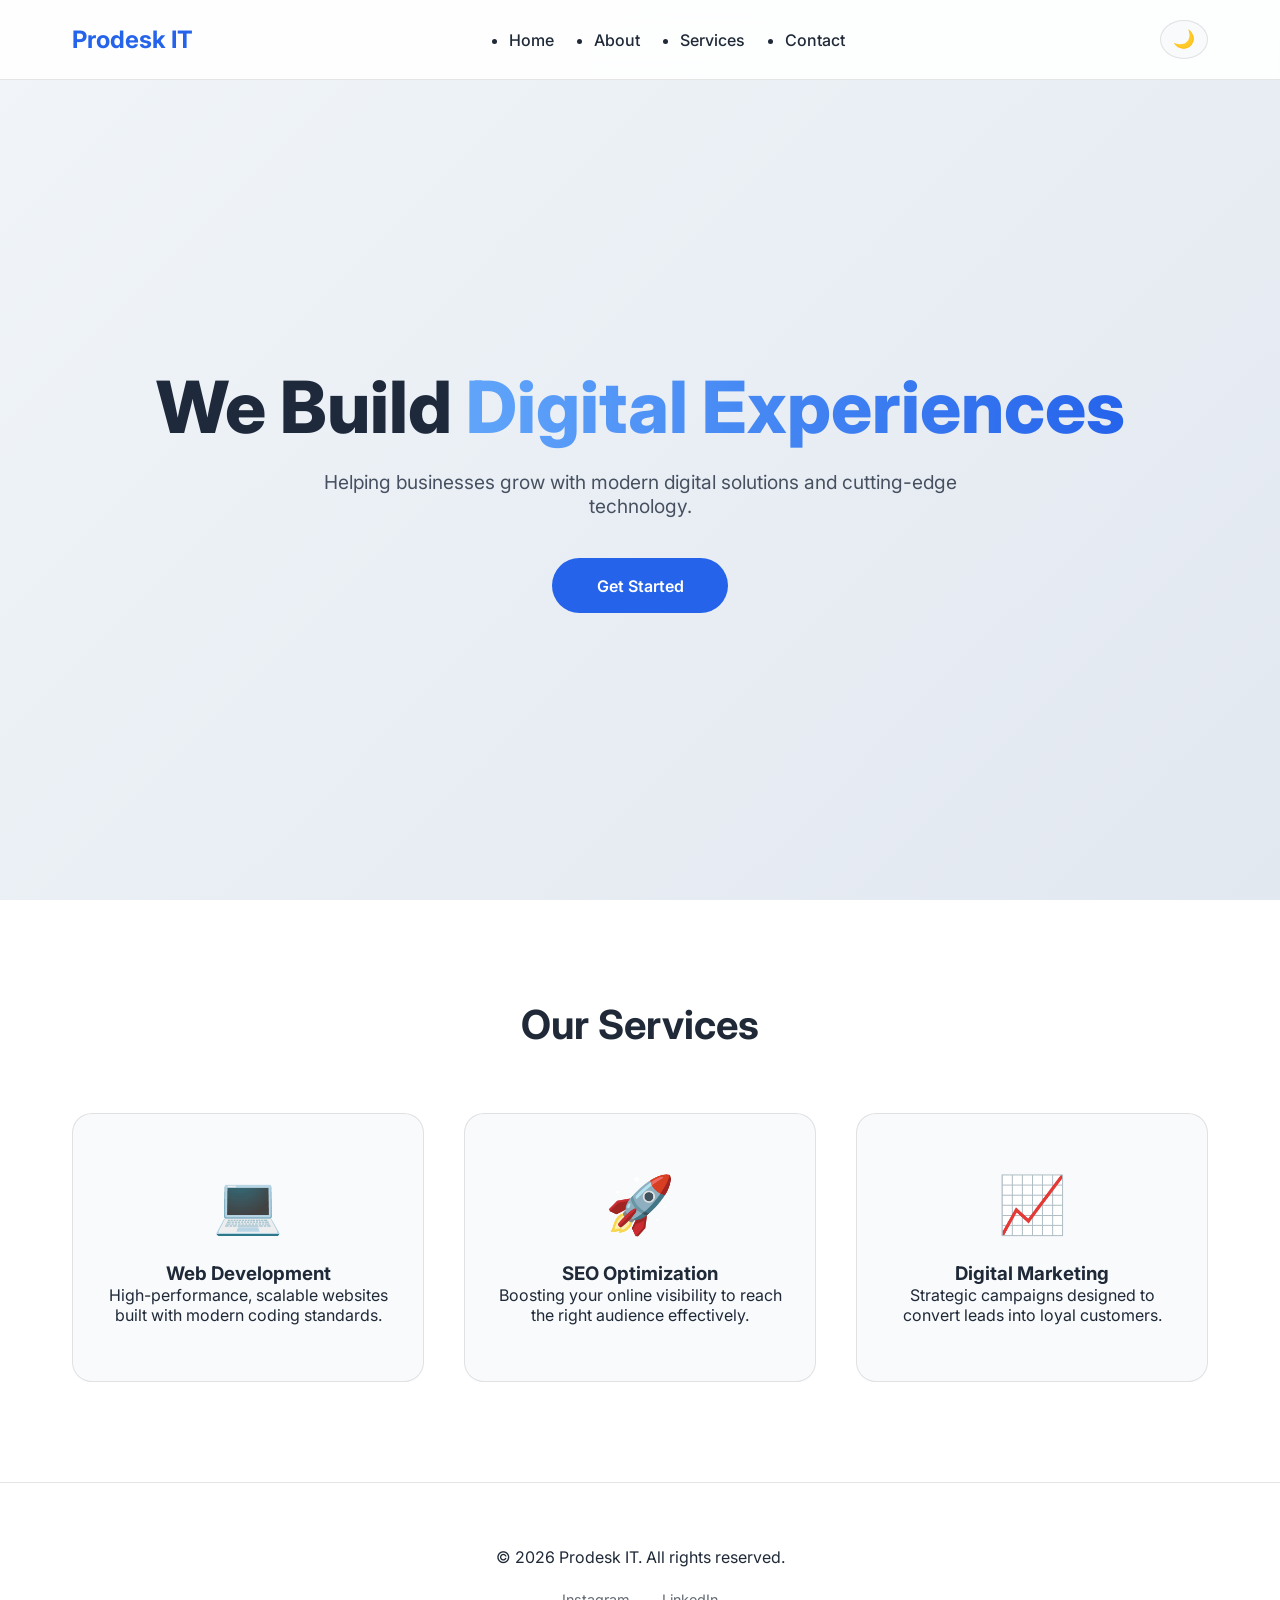
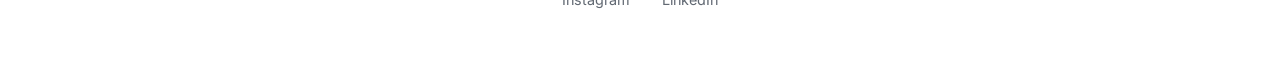
==== index.html @ eb790650 "Initial commit" ====
<!DOCTYPE html>
<html lang="en">
<head>
    <meta charset="UTF-8">
    <meta name="viewport" content="width=device-width, initial-scale=1.0">
    <title>Prodesk IT | Modern Digital Agency</title>
    <link href="https://fonts.googleapis.com/css2?family=Inter:wght@300;400;600;700&display=swap" rel="stylesheet">
    <link rel="stylesheet" href="style.css">
</head>
<body>

    <header class="navbar">
        <div class="container">
            <a href="#" class="logo">Prodesk IT</a>
            <nav class="nav-menu" id="nav-menu">
                <ul class="nav-links">
                    <li><a href="#home">Home</a></li>
                    <li><a href="#about">About</a></li>
                    <li><a href="#services">Services</a></li>
                    <li><a href="#contact">Contact</a></li>
                </ul>
            </nav>
            <div class="nav-actions">
                <button id="theme-toggle" title="Toggle Dark/Light Mode">
                    <span class="mode-icon">🌙</span>
                </button>
                <div class="hamburger" id="hamburger">
                    <span></span>
                    <span></span>
                    <span></span>
                </div>
            </div>
        </div>
    </header>

    <section id="home" class="hero">
        <div class="container">
            <div class="hero-content">
                <h1>We Build <span class="text-gradient">Digital Experiences</span></h1>
                <p>Helping businesses grow with modern digital solutions and cutting-edge technology.</p>
                <a href="#services" class="btn">Get Started</a>
            </div>
        </div>
    </section>

    <section id="services" class="services">
        <div class="container">
            <h2 class="section-title">Our Services</h2>
            <div class="services-grid">
                <div class="service-card">
                    <div class="icon">💻</div>
                    <h3>Web Development</h3>
                    <p>High-performance, scalable websites built with modern coding standards.</p>
                </div>
                <div class="service-card">
                    <div class="icon">🚀</div>
                    <h3>SEO Optimization</h3>
                    <p>Boosting your online visibility to reach the right audience effectively.</p>
                </div>
                <div class="service-card">
                    <div class="icon">📈</div>
                    <h3>Digital Marketing</h3>
                    <p>Strategic campaigns designed to convert leads into loyal customers.</p>
                </div>
            </div>
        </div>
    </section>

    <footer class="footer">
        <div class="container">
            <p>&copy; 2026 Prodesk IT. All rights reserved.</p>
            <div class="social-links">
                <a href="#">Instagram</a>
                <a href="#">LinkedIn</a>
            </div>
        </div>
    </footer>

    <script src="script.js"></script>
</body>
</html>
---- style.css ----
/* --- CSS Variables for Theme Sync --- */
:root {
    --primary-color: #2563eb;
    --bg-main: #ffffff;
    --text-main: #1f2937;
    --card-bg: #f8fafc;
    --nav-bg: rgba(255, 255, 255, 0.9);
    --hero-bg: linear-gradient(135deg, #f1f5f9 0%, #e2e8f0 100%);
    --hero-text: #1e293b;
    --border-color: rgba(0, 0, 0, 0.1);
}

[data-theme="dark"] {
    --bg-main: #0f172a;
    --text-main: #f1f5f9;
    --card-bg: #1e293b;
    --nav-bg: rgba(15, 23, 42, 0.9);
    --hero-bg: linear-gradient(135deg, #020617 0%, #0f172a 100%);
    --hero-text: #ffffff;
    --border-color: rgba(255, 255, 255, 0.1);
}

/* --- Base Styles --- */
* {
    margin: 0;
    padding: 0;
    box-sizing: border-box;
}

html {
    scroll-behavior: smooth;
}

body {
    font-family: 'Inter', sans-serif;
    background-color: var(--bg-main);
    color: var(--text-main);
    transition: background-color 0.4s ease, color 0.4s ease;
    overflow-x: hidden;
}

.container {
    max-width: 1200px;
    margin: 0 auto;
    padding: 0 2rem;
}

/* --- Navbar --- */
.navbar {
    position: fixed;
    top: 0;
    width: 100%;
    height: 80px;
    display: flex;
    align-items: center;
    background-color: var(--nav-bg);
    backdrop-filter: blur(12px);
    border-bottom: 1px solid var(--border-color);
    z-index: 1000;
    transition: all 0.3s ease;
}

.navbar .container {
    display: flex;
    justify-content: space-between;
    align-items: center;
    width: 100%;
}

.logo {
    font-size: 1.5rem;
    font-weight: 700;
    color: var(--primary-color);
    text-decoration: none;
}

.nav-links {
    display: flex;
    gap: 2.5rem;
}

.nav-links a {
    text-decoration: none;
    color: var(--text-main);
    font-weight: 500;
    transition: 0.3s;
}

.nav-links a:hover {
    color: var(--primary-color);
}

.nav-actions {
    display: flex;
    align-items: center;
    gap: 1.2rem;
}

#theme-toggle {
    background: var(--card-bg);
    border: 1px solid var(--border-color);
    padding: 8px 12px;
    border-radius: 50%;
    cursor: pointer;
    font-size: 1.1rem;
    transition: 0.3s;
}

/* --- Hero Section --- */
.hero {
    height: 100vh;
    display: flex;
    align-items: center;
    justify-content: center;
    text-align: center;
    background: var(--hero-bg);
    color: var(--hero-text);
    padding-top: 80px;
    transition: background 0.4s ease;
}

.hero h1 {
    font-size: clamp(2.5rem, 8vw, 4.5rem);
    font-weight: 800;
    margin-bottom: 1.5rem;
    line-height: 1.1;
}

.text-gradient {
    background: linear-gradient(to right, #60a5fa, #2563eb);
    -webkit-background-clip: text;
    -webkit-text-fill-color: transparent;
}

.hero p {
    font-size: 1.2rem;
    max-width: 650px;
    margin: 0 auto 2.5rem;
    opacity: 0.8;
}

.btn {
    display: inline-block;
    background-color: var(--primary-color);
    color: white;
    padding: 1.1rem 2.8rem;
    border-radius: 50px;
    font-weight: 600;
    text-decoration: none;
    transition: 0.3s;
}

.btn:hover {
    transform: translateY(-3px);
    box-shadow: 0 10px 25px rgba(37, 99, 235, 0.4);
}

/* --- Services --- */
.services {
    padding: 100px 0;
}

.section-title {
    text-align: center;
    font-size: 2.5rem;
    margin-bottom: 4rem;
}

.services-grid {
    display: grid;
    grid-template-columns: repeat(auto-fit, minmax(300px, 1fr));
    gap: 2.5rem;
}

.service-card {
    background-color: var(--card-bg);
    padding: 3.5rem 2rem;
    border-radius: 20px;
    text-align: center;
    border: 1px solid var(--border-color);
    transition: 0.3s ease;
}

.service-card:hover {
    transform: translateY(-10px);
    box-shadow: 0 20px 40px rgba(0, 0, 0, 0.1);
}

.service-card .icon {
    font-size: 3.5rem;
    margin-bottom: 1.5rem;
}

/* --- Footer --- */
.footer {
    padding: 4rem 0;
    text-align: center;
    border-top: 1px solid var(--border-color);
}

.social-links {
    margin-top: 1.5rem;
    display: flex;
    justify-content: center;
    gap: 2rem;
}

.social-links a {
    font-size: 0.9rem;
    color: var(--text-main);
    text-decoration: none;
    opacity: 0.7;
}

/* --- Mobile Nav --- */
.hamburger {
    display: none;
    flex-direction: column;
    gap: 6px;
    cursor: pointer;
}

.hamburger span {
    width: 28px;
    height: 3px;
    background: var(--text-main);
    border-radius: 2px;
}

@media (max-width: 768px) {
    .hamburger { display: flex; }
    .nav-links {
        position: fixed;
        top: 80px;
        left: -100%;
        width: 100%;
        height: 100vh;
        background: var(--bg-main);
        flex-direction: column;
        align-items: center;
        padding-top: 60px;
        transition: 0.4s ease;
    }
    .nav-links.active { left: 0; }
}
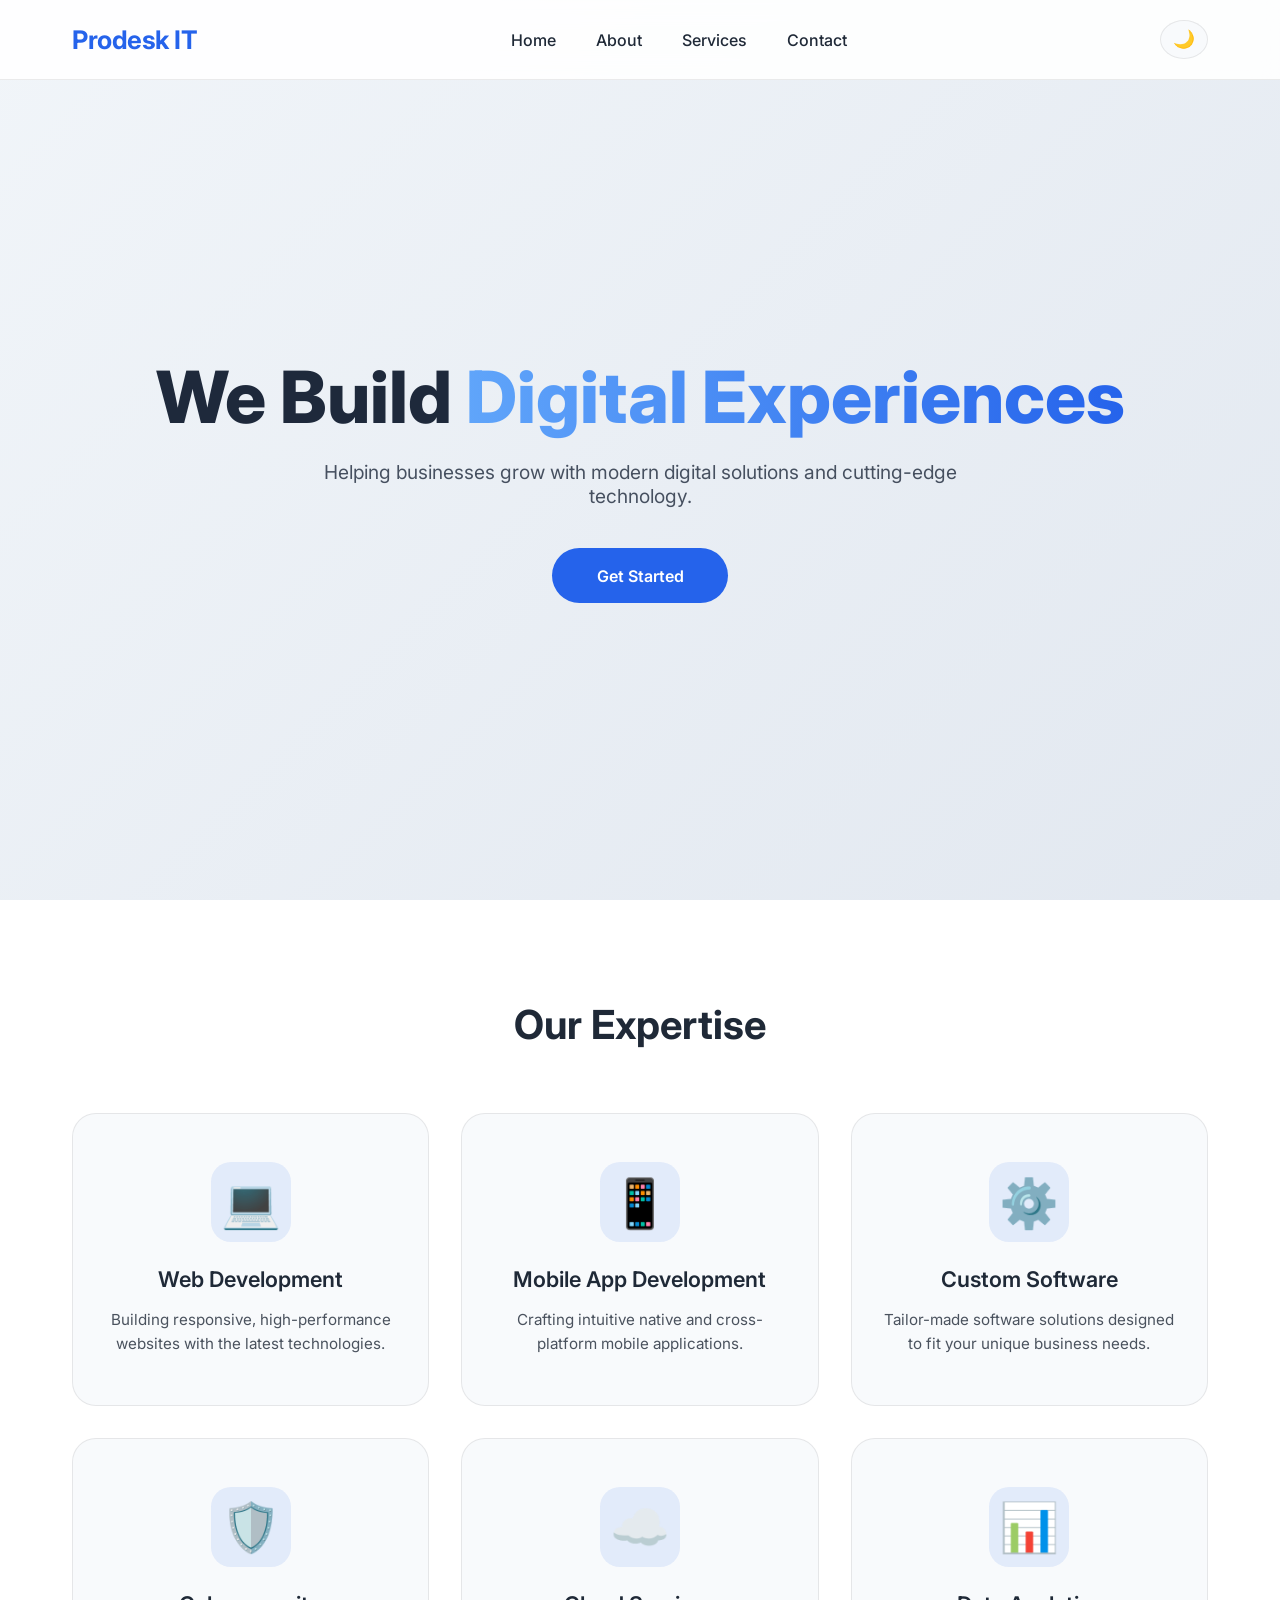
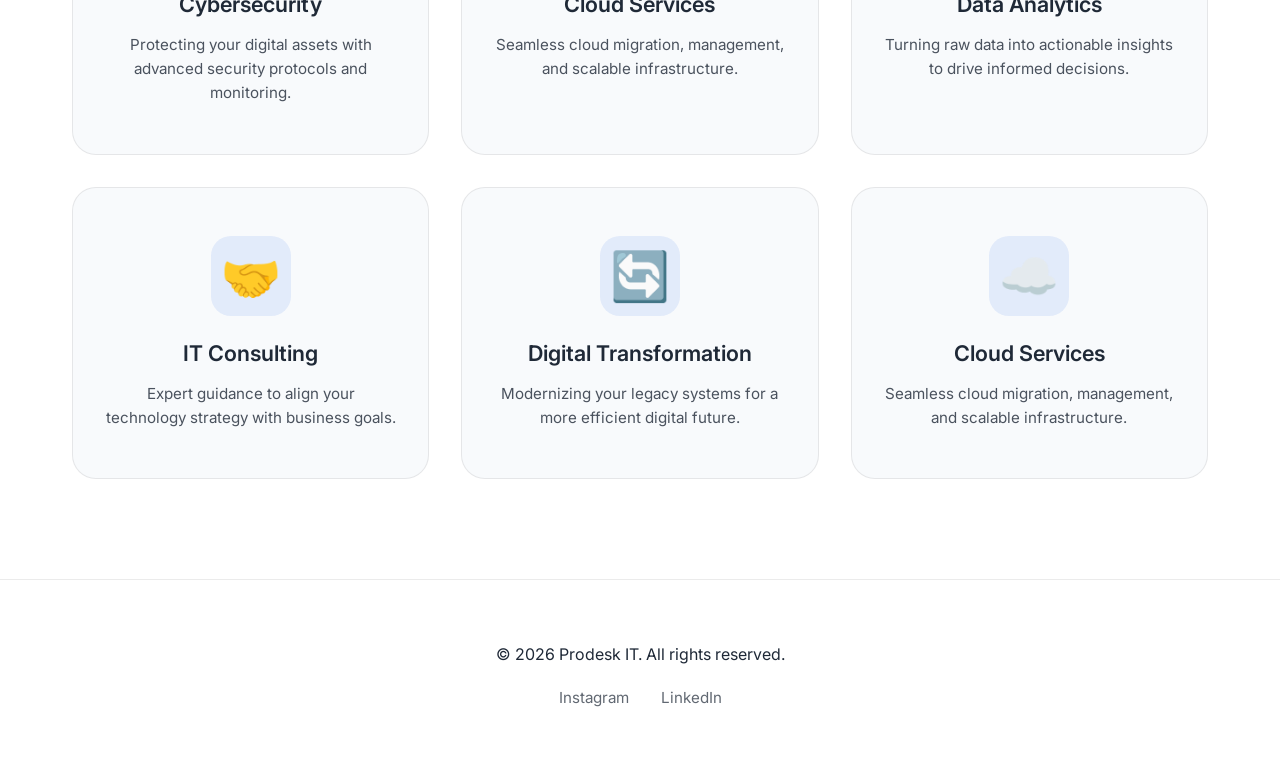
==== commit 65b8ef2d: "initial commit" ====
--- a/index.html
+++ b/index.html
@@ -45,22 +45,52 @@
 
     <section id="services" class="services">
         <div class="container">
-            <h2 class="section-title">Our Services</h2>
+            <h2 class="section-title">Our Expertise</h2>
             <div class="services-grid">
                 <div class="service-card">
                     <div class="icon">💻</div>
                     <h3>Web Development</h3>
-                    <p>High-performance, scalable websites built with modern coding standards.</p>
+                    <p>Building responsive, high-performance websites with the latest technologies.</p>
                 </div>
                 <div class="service-card">
-                    <div class="icon">🚀</div>
-                    <h3>SEO Optimization</h3>
-                    <p>Boosting your online visibility to reach the right audience effectively.</p>
+                    <div class="icon">📱</div>
+                    <h3>Mobile App Development</h3>
+                    <p>Crafting intuitive native and cross-platform mobile applications.</p>
                 </div>
                 <div class="service-card">
-                    <div class="icon">📈</div>
-                    <h3>Digital Marketing</h3>
-                    <p>Strategic campaigns designed to convert leads into loyal customers.</p>
+                    <div class="icon">⚙️</div>
+                    <h3>Custom Software</h3>
+                    <p>Tailor-made software solutions designed to fit your unique business needs.</p>
+                </div>
+                <div class="service-card">
+                    <div class="icon">🛡️</div>
+                    <h3>Cybersecurity</h3>
+                    <p>Protecting your digital assets with advanced security protocols and monitoring.</p>
+                </div>
+                <div class="service-card">
+                    <div class="icon">☁️</div>
+                    <h3>Cloud Services</h3>
+                    <p>Seamless cloud migration, management, and scalable infrastructure.</p>
+                </div>
+                <div class="service-card">
+                    <div class="icon">📊</div>
+                    <h3>Data Analytics</h3>
+                    <p>Turning raw data into actionable insights to drive informed decisions.</p>
+                </div>
+                <div class="service-card">
+                    <div class="icon">🤝</div>
+                    <h3>IT Consulting</h3>
+                    <p>Expert guidance to align your technology strategy with business goals.</p>
+                </div>
+                <div class="service-card">
+                    <div class="icon">🔄</div>
+                    <h3>Digital Transformation</h3>
+                    <p>Modernizing your legacy systems for a more efficient digital future.</p>
+                </div>
+                 <div class="service-card">
+                    <div class="icon">☁️</div>
+                    <h3>Cloud Services</h3>
+                    <p>Seamless cloud migration, management, and scalable infrastructure.</p>
                 </div>
             </div>
         </div>
--- a/style.css
+++ b/style.css
@@ -1,4 +1,4 @@
-/* --- CSS Variables for Theme Sync --- */
+/* --- CSS Variables for Full Theme Sync --- */
 :root {
     --primary-color: #2563eb;
     --bg-main: #ffffff;
@@ -7,7 +7,8 @@
     --nav-bg: rgba(255, 255, 255, 0.9);
     --hero-bg: linear-gradient(135deg, #f1f5f9 0%, #e2e8f0 100%);
     --hero-text: #1e293b;
-    --border-color: rgba(0, 0, 0, 0.1);
+    --border-color: rgba(0, 0, 0, 0.08);
+    --transition: all 0.4s cubic-bezier(0.4, 0, 0.2, 1);
 }
 
 [data-theme="dark"] {
@@ -17,7 +18,7 @@
     --nav-bg: rgba(15, 23, 42, 0.9);
     --hero-bg: linear-gradient(135deg, #020617 0%, #0f172a 100%);
     --hero-text: #ffffff;
-    --border-color: rgba(255, 255, 255, 0.1);
+    --border-color: rgba(255, 255, 255, 0.08);
 }
 
 /* --- Base Styles --- */
@@ -35,7 +36,7 @@
     font-family: 'Inter', sans-serif;
     background-color: var(--bg-main);
     color: var(--text-main);
-    transition: background-color 0.4s ease, color 0.4s ease;
+    transition: var(--transition);
     overflow-x: hidden;
 }
 
@@ -45,7 +46,7 @@
     padding: 0 2rem;
 }
 
-/* --- Navbar --- */
+/* --- Navbar (Dots Removed) --- */
 .navbar {
     position: fixed;
     top: 0;
@@ -55,9 +56,10 @@
     align-items: center;
     background-color: var(--nav-bg);
     backdrop-filter: blur(12px);
+    -webkit-backdrop-filter: blur(12px);
     border-bottom: 1px solid var(--border-color);
     z-index: 1000;
-    transition: all 0.3s ease;
+    transition: var(--transition);
 }
 
 .navbar .container {
@@ -68,15 +70,21 @@
 }
 
 .logo {
-    font-size: 1.5rem;
+    font-size: 1.6rem;
     font-weight: 700;
     color: var(--primary-color);
     text-decoration: none;
+    letter-spacing: -0.5px;
 }
 
 .nav-links {
     display: flex;
     gap: 2.5rem;
+    list-style: none; /* Removes Dots */
+}
+
+.nav-links li {
+    list-style: none; /* Extra check for Dots */
 }
 
 .nav-links a {
@@ -104,19 +112,22 @@
     cursor: pointer;
     font-size: 1.1rem;
     transition: 0.3s;
+    display: flex;
+    align-items: center;
+    justify-content: center;
 }
 
 /* --- Hero Section --- */
 .hero {
-    height: 100vh;
+    min-height: 100vh;
     display: flex;
     align-items: center;
     justify-content: center;
     text-align: center;
     background: var(--hero-bg);
     color: var(--hero-text);
-    padding-top: 80px;
-    transition: background 0.4s ease;
+    padding: 120px 0 60px;
+    transition: var(--transition);
 }
 
 .hero h1 {
@@ -147,55 +158,81 @@
     border-radius: 50px;
     font-weight: 600;
     text-decoration: none;
-    transition: 0.3s;
+    transition: 0.3s cubic-bezier(0.175, 0.885, 0.32, 1.275);
 }
 
 .btn:hover {
-    transform: translateY(-3px);
+    transform: translateY(-5px);
     box-shadow: 0 10px 25px rgba(37, 99, 235, 0.4);
 }
 
-/* --- Services --- */
+/* --- Services Grid (Support for 8 Cards) --- */
 .services {
     padding: 100px 0;
 }
 
 .section-title {
     text-align: center;
-    font-size: 2.5rem;
+    font-size: clamp(2rem, 5vw, 2.5rem);
     margin-bottom: 4rem;
+    font-weight: 700;
 }
 
 .services-grid {
     display: grid;
-    grid-template-columns: repeat(auto-fit, minmax(300px, 1fr));
-    gap: 2.5rem;
+    grid-template-columns: repeat(auto-fill, minmax(280px, 1fr));
+    gap: 2rem;
 }
 
 .service-card {
     background-color: var(--card-bg);
-    padding: 3.5rem 2rem;
-    border-radius: 20px;
+    padding: 3rem 2rem;
+    border-radius: 24px;
     text-align: center;
     border: 1px solid var(--border-color);
-    transition: 0.3s ease;
+    transition: var(--transition);
+    display: flex;
+    flex-direction: column;
+    align-items: center;
 }
 
 .service-card:hover {
     transform: translateY(-10px);
     box-shadow: 0 20px 40px rgba(0, 0, 0, 0.1);
+    border-color: var(--primary-color);
 }
 
 .service-card .icon {
-    font-size: 3.5rem;
+    font-size: 3rem;
     margin-bottom: 1.5rem;
+    background: rgba(37, 99, 235, 0.1);
+    width: 80px;
+    height: 80px;
+    display: flex;
+    align-items: center;
+    justify-content: center;
+    border-radius: 20px;
+}
+
+.service-card h3 {
+    margin-bottom: 1rem;
+    font-size: 1.35rem;
+    font-weight: 600;
+}
+
+.service-card p {
+    font-size: 0.95rem;
+    line-height: 1.6;
+    opacity: 0.8;
 }
 
 /* --- Footer --- */
 .footer {
     padding: 4rem 0;
     text-align: center;
+    background-color: var(--bg-main);
     border-top: 1px solid var(--border-color);
+    transition: var(--transition);
 }
 
 .social-links {
@@ -206,13 +243,19 @@
 }
 
 .social-links a {
-    font-size: 0.9rem;
+    font-size: 0.95rem;
     color: var(--text-main);
     text-decoration: none;
     opacity: 0.7;
-}
-
-/* --- Mobile Nav --- */
+    transition: 0.3s;
+}
+
+.social-links a:hover {
+    opacity: 1;
+    color: var(--primary-color);
+}
+
+/* --- Mobile Navigation --- */
 .hamburger {
     display: none;
     flex-direction: column;
@@ -229,6 +272,7 @@
 
 @media (max-width: 768px) {
     .hamburger { display: flex; }
+    
     .nav-links {
         position: fixed;
         top: 80px;
@@ -239,7 +283,10 @@
         flex-direction: column;
         align-items: center;
         padding-top: 60px;
-        transition: 0.4s ease;
+        transition: 0.4s ease-in-out;
+        box-shadow: 10px 0 30px rgba(0,0,0,0.1);
+        list-style: none;
     }
+    
     .nav-links.active { left: 0; }
 }
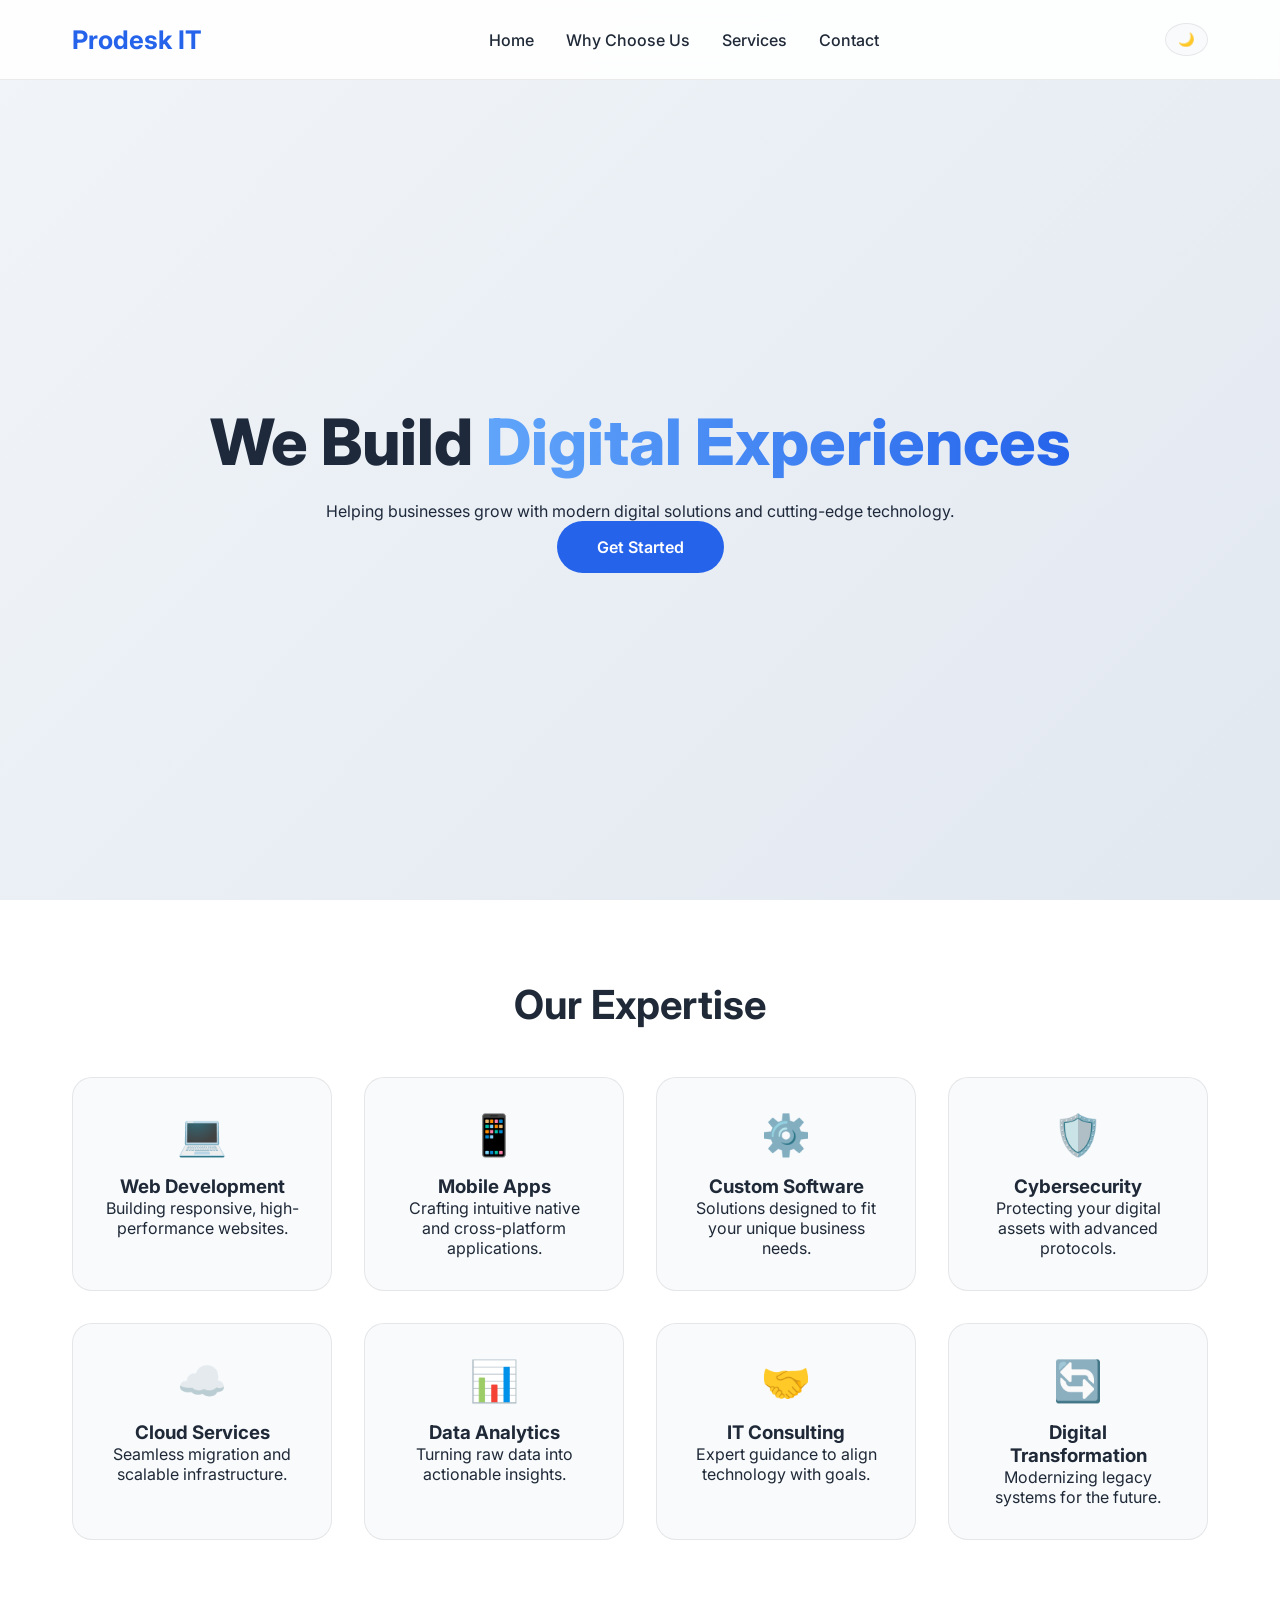
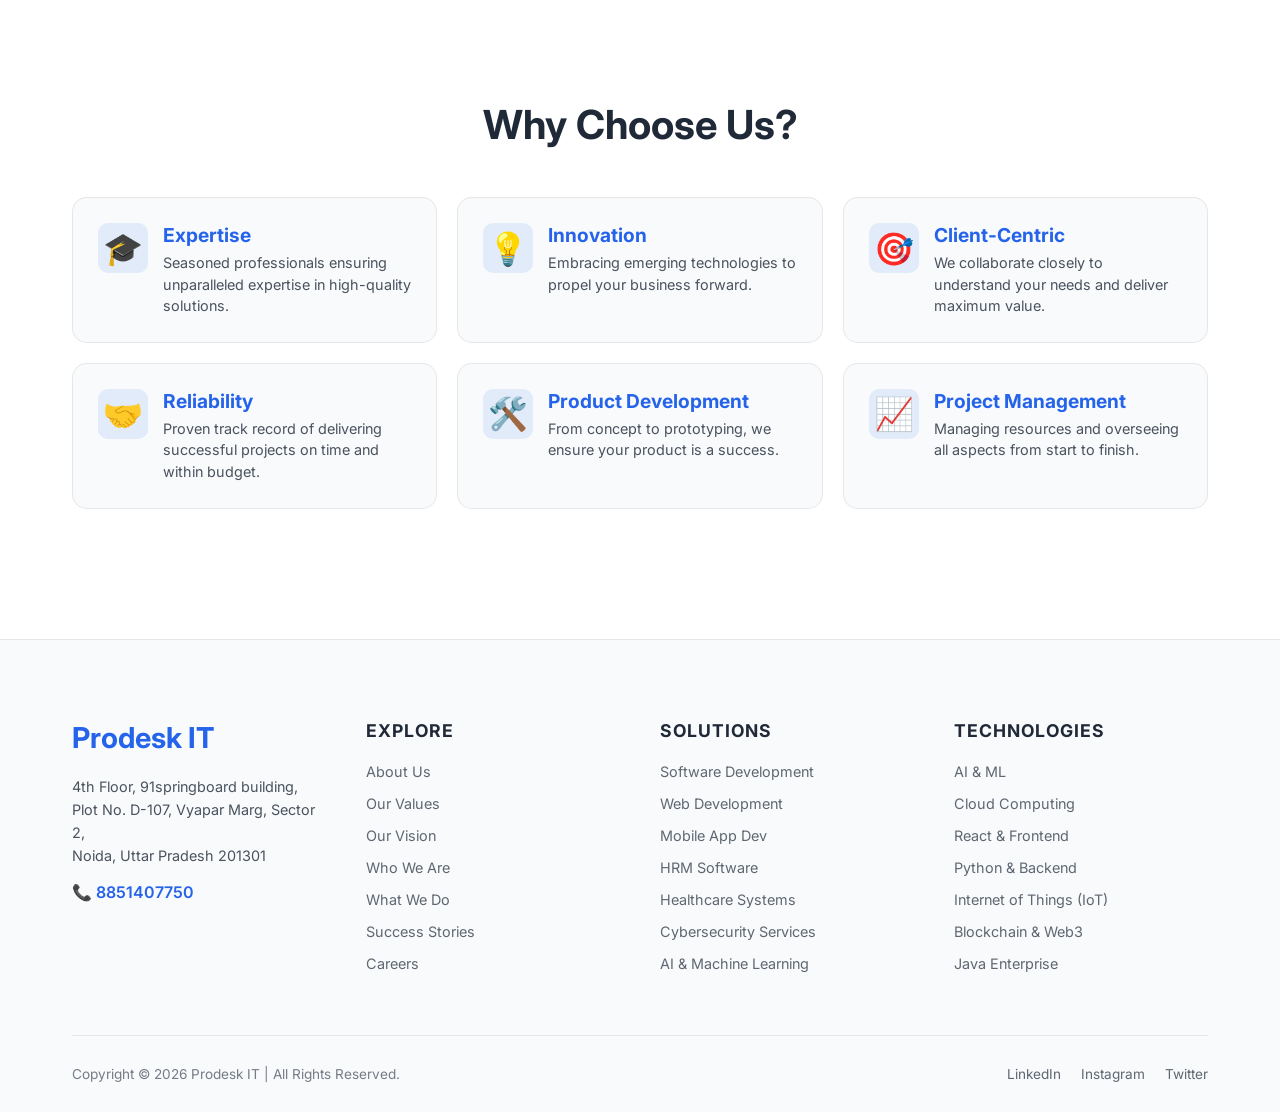
==== commit 75e49cc6: "initial commit" ====
--- a/index.html
+++ b/index.html
@@ -12,16 +12,16 @@
     <header class="navbar">
         <div class="container">
             <a href="#" class="logo">Prodesk IT</a>
-            <nav class="nav-menu" id="nav-menu">
+            <nav class="nav-menu">
                 <ul class="nav-links">
                     <li><a href="#home">Home</a></li>
-                    <li><a href="#about">About</a></li>
+                    <li><a href="#about">Why Choose Us</a></li>
                     <li><a href="#services">Services</a></li>
                     <li><a href="#contact">Contact</a></li>
                 </ul>
             </nav>
             <div class="nav-actions">
-                <button id="theme-toggle" title="Toggle Dark/Light Mode">
+                <button id="theme-toggle" title="Toggle Mode">
                     <span class="mode-icon">🌙</span>
                 </button>
                 <div class="hamburger" id="hamburger">
@@ -47,64 +47,131 @@
         <div class="container">
             <h2 class="section-title">Our Expertise</h2>
             <div class="services-grid">
-                <div class="service-card">
-                    <div class="icon">💻</div>
-                    <h3>Web Development</h3>
-                    <p>Building responsive, high-performance websites with the latest technologies.</p>
+                <div class="service-card"><div class="icon">💻</div><h3>Web Development</h3><p>Building responsive, high-performance websites.</p></div>
+                <div class="service-card"><div class="icon">📱</div><h3>Mobile Apps</h3><p>Crafting intuitive native and cross-platform applications.</p></div>
+                <div class="service-card"><div class="icon">⚙️</div><h3>Custom Software</h3><p>Solutions designed to fit your unique business needs.</p></div>
+                <div class="service-card"><div class="icon">🛡️</div><h3>Cybersecurity</h3><p>Protecting your digital assets with advanced protocols.</p></div>
+                <div class="service-card"><div class="icon">☁️</div><h3>Cloud Services</h3><p>Seamless migration and scalable infrastructure.</p></div>
+                <div class="service-card"><div class="icon">📊</div><h3>Data Analytics</h3><p>Turning raw data into actionable insights.</p></div>
+                <div class="service-card"><div class="icon">🤝</div><h3>IT Consulting</h3><p>Expert guidance to align technology with goals.</p></div>
+                <div class="service-card"><div class="icon">🔄</div><h3>Digital Transformation</h3><p>Modernizing legacy systems for the future.</p></div>
+            </div>
+        </div>
+    </section>
+
+    <section id="about" class="why-choose-us">
+        <div class="container">
+            <h2 class="section-title">Why Choose Us?</h2>
+            <div class="features-grid">
+                <div class="feature-card">
+                    <div class="feature-icon">🎓</div>
+                    <div class="feature-info">
+                        <h3>Expertise</h3>
+                        <p>Seasoned professionals ensuring unparalleled expertise in high-quality solutions.</p>
+                    </div>
                 </div>
-                <div class="service-card">
-                    <div class="icon">📱</div>
-                    <h3>Mobile App Development</h3>
-                    <p>Crafting intuitive native and cross-platform mobile applications.</p>
+                <div class="feature-card">
+                    <div class="feature-icon">💡</div>
+                    <div class="feature-info">
+                        <h3>Innovation</h3>
+                        <p>Embracing emerging technologies to propel your business forward.</p>
+                    </div>
                 </div>
-                <div class="service-card">
-                    <div class="icon">⚙️</div>
-                    <h3>Custom Software</h3>
-                    <p>Tailor-made software solutions designed to fit your unique business needs.</p>
+                <div class="feature-card">
+                    <div class="feature-icon">🎯</div>
+                    <div class="feature-info">
+                        <h3>Client-Centric</h3>
+                        <p>We collaborate closely to understand your needs and deliver maximum value.</p>
+                    </div>
                 </div>
-                <div class="service-card">
-                    <div class="icon">🛡️</div>
-                    <h3>Cybersecurity</h3>
-                    <p>Protecting your digital assets with advanced security protocols and monitoring.</p>
+                <div class="feature-card">
+                    <div class="feature-icon">🤝</div>
+                    <div class="feature-info">
+                        <h3>Reliability</h3>
+                        <p>Proven track record of delivering successful projects on time and within budget.</p>
+                    </div>
                 </div>
-                <div class="service-card">
-                    <div class="icon">☁️</div>
-                    <h3>Cloud Services</h3>
-                    <p>Seamless cloud migration, management, and scalable infrastructure.</p>
+                <div class="feature-card">
+                    <div class="feature-icon">🛠️</div>
+                    <div class="feature-info">
+                        <h3>Product Development</h3>
+                        <p>From concept to prototyping, we ensure your product is a success.</p>
+                    </div>
                 </div>
-                <div class="service-card">
-                    <div class="icon">📊</div>
-                    <h3>Data Analytics</h3>
-                    <p>Turning raw data into actionable insights to drive informed decisions.</p>
-                </div>
-                <div class="service-card">
-                    <div class="icon">🤝</div>
-                    <h3>IT Consulting</h3>
-                    <p>Expert guidance to align your technology strategy with business goals.</p>
-                </div>
-                <div class="service-card">
-                    <div class="icon">🔄</div>
-                    <h3>Digital Transformation</h3>
-                    <p>Modernizing your legacy systems for a more efficient digital future.</p>
-                </div>
-                 <div class="service-card">
-                    <div class="icon">☁️</div>
-                    <h3>Cloud Services</h3>
-                    <p>Seamless cloud migration, management, and scalable infrastructure.</p>
+                <div class="feature-card">
+                    <div class="feature-icon">📈</div>
+                    <div class="feature-info">
+                        <h3>Project Management</h3>
+                        <p>Managing resources and overseeing all aspects from start to finish.</p>
+                    </div>
                 </div>
             </div>
         </div>
     </section>
 
-    <footer class="footer">
-        <div class="container">
-            <p>&copy; 2026 Prodesk IT. All rights reserved.</p>
-            <div class="social-links">
-                <a href="#">Instagram</a>
-                <a href="#">LinkedIn</a>
+   <footer class="footer">
+    <div class="container">
+        <div class="footer-grid">
+            <div class="footer-col">
+                <h2 class="footer-logo">Prodesk IT</h2>
+                <p class="address">
+                    4th Floor, 91springboard building,<br>
+                    Plot No. D-107, Vyapar Marg, Sector 2,<br>
+                    Noida, Uttar Pradesh 201301
+                </p>
+                <p class="phone">📞 8851407750</p>
+            </div>
+
+            <div class="footer-col">
+                <h3>Explore</h3>
+                <ul>
+                    <li><a href="#">About Us</a></li>
+                    <li><a href="#">Our Values</a></li>
+                    <li><a href="#">Our Vision</a></li>
+                    <li><a href="#">Who We Are</a></li>
+                    <li><a href="#">What We Do</a></li>
+                    <li><a href="#">Success Stories</a></li>
+                    <li><a href="#">Careers</a></li>
+                </ul>
+            </div>
+
+            <div class="footer-col">
+                <h3>Solutions</h3>
+                <ul>
+                    <li><a href="#">Software Development</a></li>
+                    <li><a href="#">Web Development</a></li>
+                    <li><a href="#">Mobile App Dev</a></li>
+                    <li><a href="#">HRM Software</a></li>
+                    <li><a href="#">Healthcare Systems</a></li>
+                    <li><a href="#">Cybersecurity Services</a></li>
+                    <li><a href="#">AI & Machine Learning</a></li>
+                </ul>
+            </div>
+
+            <div class="footer-col">
+                <h3>Technologies</h3>
+                <ul>
+                    <li><a href="#">AI & ML</a></li>
+                    <li><a href="#">Cloud Computing</a></li>
+                    <li><a href="#">React & Frontend</a></li>
+                    <li><a href="#">Python & Backend</a></li>
+                    <li><a href="#">Internet of Things (IoT)</a></li>
+                    <li><a href="#">Blockchain & Web3</a></li>
+                    <li><a href="#">Java Enterprise</a></li>
+                </ul>
             </div>
         </div>
-    </footer>
+
+        <div class="footer-bottom">
+            <p>Copyright © 2026 Prodesk IT | All Rights Reserved.</p>
+            <div class="footer-socials">
+                <a href="#">LinkedIn</a>
+                <a href="#">Instagram</a>
+                <a href="#">Twitter</a>
+            </div>
+        </div>
+    </div>
+</footer>
 
     <script src="script.js"></script>
 </body>
--- a/style.css
+++ b/style.css
@@ -1,4 +1,3 @@
-/* --- CSS Variables for Full Theme Sync --- */
 :root {
     --primary-color: #2563eb;
     --bg-main: #ffffff;
@@ -21,272 +20,153 @@
     --border-color: rgba(255, 255, 255, 0.08);
 }
 
-/* --- Base Styles --- */
-* {
-    margin: 0;
-    padding: 0;
-    box-sizing: border-box;
+* { margin: 0; padding: 0; box-sizing: border-box; }
+html { scroll-behavior: smooth; }
+body { font-family: 'Inter', sans-serif; background-color: var(--bg-main); color: var(--text-main); transition: var(--transition); }
+.container { max-width: 1200px; margin: 0 auto; padding: 0 2rem; }
+
+/* Navbar */
+.navbar { position: fixed; top: 0; width: 100%; height: 80px; display: flex; align-items: center; background-color: var(--nav-bg); backdrop-filter: blur(12px); border-bottom: 1px solid var(--border-color); z-index: 1000; }
+.navbar .container { display: flex; justify-content: space-between; align-items: center; width: 100%; }
+.logo { font-size: 1.6rem; font-weight: 700; color: var(--primary-color); text-decoration: none; }
+.nav-links { display: flex; gap: 2rem; list-style: none; }
+.nav-links a { text-decoration: none; color: var(--text-main); font-weight: 500; transition: 0.3s; }
+.nav-links a:hover { color: var(--primary-color); }
+.nav-actions { display: flex; align-items: center; gap: 1rem; }
+#theme-toggle { background: var(--card-bg); border: 1px solid var(--border-color); padding: 8px 12px; border-radius: 50%; cursor: pointer; display: flex; align-items: center; }
+
+/* Hero */
+.hero { min-height: 100vh; display: flex; align-items: center; justify-content: center; text-align: center; background: var(--hero-bg); color: var(--hero-text); padding-top: 80px; }
+.hero h1 { font-size: clamp(2.5rem, 8vw, 4rem); font-weight: 800; line-height: 1.1; margin-bottom: 1.5rem; }
+.text-gradient { background: linear-gradient(to right, #60a5fa, #2563eb); -webkit-background-clip: text; -webkit-text-fill-color: transparent; }
+.btn { display: inline-block; background-color: var(--primary-color); color: white; padding: 1rem 2.5rem; border-radius: 50px; font-weight: 600; text-decoration: none; transition: 0.3s; }
+.btn:hover { transform: translateY(-3px); box-shadow: 0 10px 20px rgba(37, 99, 235, 0.3); }
+
+/* Sections Common */
+.services, .why-choose-us { padding: 80px 0; }
+.section-title { text-align: center; font-size: 2.5rem; margin-bottom: 3rem; font-weight: 700; }
+
+/* Services Grid */
+.services-grid { display: grid; grid-template-columns: repeat(auto-fit, minmax(250px, 1fr)); gap: 2rem; }
+.service-card { background: var(--card-bg); padding: 2rem; border-radius: 20px; text-align: center; border: 1px solid var(--border-color); transition: 0.3s; }
+.service-card:hover { transform: translateY(-10px); border-color: var(--primary-color); }
+.service-card .icon { font-size: 2.5rem; margin-bottom: 1rem; }
+
+/* Why Choose Us Grid - ISME FIX HAI */
+.features-grid { display: grid; grid-template-columns: repeat(auto-fit, minmax(320px, 1fr)); gap: 20px; }
+.feature-card { display: flex; align-items: flex-start; gap: 15px; padding: 25px; background: var(--card-bg); border-radius: 15px; border: 1px solid var(--border-color); transition: 0.3s; }
+.feature-card:hover { border-color: var(--primary-color); transform: scale(1.02); }
+.feature-icon { font-size: 2rem; background: rgba(37, 99, 235, 0.1); min-width: 50px; height: 50px; display: flex; align-items: center; justify-content: center; border-radius: 10px; }
+.feature-info h3 { font-size: 1.2rem; margin-bottom: 5px; color: var(--primary-color); }
+.feature-info p { font-size: 0.9rem; line-height: 1.5; opacity: 0.8; }
+
+/* --- Footer Styling --- */
+.footer {
+    background-color: var(--card-bg);
+    padding: 80px 0 30px;
+    border-top: 1px solid var(--border-color);
+    margin-top: 50px;
 }
 
-html {
-    scroll-behavior: smooth;
+.footer-grid {
+    display: grid;
+    grid-template-columns: repeat(auto-fit, minmax(200px, 1fr));
+    gap: 40px;
+    margin-bottom: 50px;
 }
 
-body {
-    font-family: 'Inter', sans-serif;
-    background-color: var(--bg-main);
-    color: var(--text-main);
-    transition: var(--transition);
-    overflow-x: hidden;
+.footer-col h2.footer-logo {
+    color: var(--primary-color);
+    font-size: 1.8rem;
+    margin-bottom: 20px;
 }
 
-.container {
-    max-width: 1200px;
-    margin: 0 auto;
-    padding: 0 2rem;
+.footer-col h3 {
+    font-size: 1.1rem;
+    font-weight: 700;
+    margin-bottom: 20px;
+    text-transform: uppercase;
+    letter-spacing: 1px;
+    color: var(--text-main);
 }
 
-/* --- Navbar (Dots Removed) --- */
-.navbar {
-    position: fixed;
-    top: 0;
-    width: 100%;
-    height: 80px;
-    display: flex;
-    align-items: center;
-    background-color: var(--nav-bg);
-    backdrop-filter: blur(12px);
-    -webkit-backdrop-filter: blur(12px);
-    border-bottom: 1px solid var(--border-color);
-    z-index: 1000;
-    transition: var(--transition);
+.footer-col ul {
+    list-style: none;
 }
 
-.navbar .container {
+.footer-col ul li {
+    margin-bottom: 12px;
+}
+
+.footer-col ul li a {
+    text-decoration: none;
+    color: var(--text-main);
+    opacity: 0.7;
+    font-size: 0.9rem;
+    transition: 0.3s;
+}
+
+.footer-col ul li a:hover {
+    opacity: 1;
+    color: var(--primary-color);
+    padding-left: 5px;
+}
+
+.address {
+    font-size: 0.9rem;
+    line-height: 1.6;
+    opacity: 0.8;
+    margin-bottom: 15px;
+}
+
+.phone {
+    font-weight: 600;
+    color: var(--primary-color);
+}
+
+/* Footer Bottom */
+.footer-bottom {
+    padding-top: 30px;
+    border-top: 1px solid var(--border-color);
     display: flex;
     justify-content: space-between;
     align-items: center;
-    width: 100%;
+    flex-wrap: wrap;
+    gap: 20px;
 }
 
-.logo {
-    font-size: 1.6rem;
-    font-weight: 700;
-    color: var(--primary-color);
-    text-decoration: none;
-    letter-spacing: -0.5px;
+.footer-bottom p {
+    font-size: 0.85rem;
+    opacity: 0.6;
 }
 
-.nav-links {
+.footer-socials {
     display: flex;
-    gap: 2.5rem;
-    list-style: none; /* Removes Dots */
+    gap: 20px;
 }
 
-.nav-links li {
-    list-style: none; /* Extra check for Dots */
-}
-
-.nav-links a {
+.footer-socials a {
     text-decoration: none;
     color: var(--text-main);
-    font-weight: 500;
-    transition: 0.3s;
-}
-
-.nav-links a:hover {
-    color: var(--primary-color);
-}
-
-.nav-actions {
-    display: flex;
-    align-items: center;
-    gap: 1.2rem;
-}
-
-#theme-toggle {
-    background: var(--card-bg);
-    border: 1px solid var(--border-color);
-    padding: 8px 12px;
-    border-radius: 50%;
-    cursor: pointer;
-    font-size: 1.1rem;
-    transition: 0.3s;
-    display: flex;
-    align-items: center;
-    justify-content: center;
-}
-
-/* --- Hero Section --- */
-.hero {
-    min-height: 100vh;
-    display: flex;
-    align-items: center;
-    justify-content: center;
-    text-align: center;
-    background: var(--hero-bg);
-    color: var(--hero-text);
-    padding: 120px 0 60px;
-    transition: var(--transition);
-}
-
-.hero h1 {
-    font-size: clamp(2.5rem, 8vw, 4.5rem);
-    font-weight: 800;
-    margin-bottom: 1.5rem;
-    line-height: 1.1;
-}
-
-.text-gradient {
-    background: linear-gradient(to right, #60a5fa, #2563eb);
-    -webkit-background-clip: text;
-    -webkit-text-fill-color: transparent;
-}
-
-.hero p {
-    font-size: 1.2rem;
-    max-width: 650px;
-    margin: 0 auto 2.5rem;
-    opacity: 0.8;
-}
-
-.btn {
-    display: inline-block;
-    background-color: var(--primary-color);
-    color: white;
-    padding: 1.1rem 2.8rem;
-    border-radius: 50px;
-    font-weight: 600;
-    text-decoration: none;
-    transition: 0.3s cubic-bezier(0.175, 0.885, 0.32, 1.275);
-}
-
-.btn:hover {
-    transform: translateY(-5px);
-    box-shadow: 0 10px 25px rgba(37, 99, 235, 0.4);
-}
-
-/* --- Services Grid (Support for 8 Cards) --- */
-.services {
-    padding: 100px 0;
-}
-
-.section-title {
-    text-align: center;
-    font-size: clamp(2rem, 5vw, 2.5rem);
-    margin-bottom: 4rem;
-    font-weight: 700;
-}
-
-.services-grid {
-    display: grid;
-    grid-template-columns: repeat(auto-fill, minmax(280px, 1fr));
-    gap: 2rem;
-}
-
-.service-card {
-    background-color: var(--card-bg);
-    padding: 3rem 2rem;
-    border-radius: 24px;
-    text-align: center;
-    border: 1px solid var(--border-color);
-    transition: var(--transition);
-    display: flex;
-    flex-direction: column;
-    align-items: center;
-}
-
-.service-card:hover {
-    transform: translateY(-10px);
-    box-shadow: 0 20px 40px rgba(0, 0, 0, 0.1);
-    border-color: var(--primary-color);
-}
-
-.service-card .icon {
-    font-size: 3rem;
-    margin-bottom: 1.5rem;
-    background: rgba(37, 99, 235, 0.1);
-    width: 80px;
-    height: 80px;
-    display: flex;
-    align-items: center;
-    justify-content: center;
-    border-radius: 20px;
-}
-
-.service-card h3 {
-    margin-bottom: 1rem;
-    font-size: 1.35rem;
-    font-weight: 600;
-}
-
-.service-card p {
-    font-size: 0.95rem;
-    line-height: 1.6;
-    opacity: 0.8;
-}
-
-/* --- Footer --- */
-.footer {
-    padding: 4rem 0;
-    text-align: center;
-    background-color: var(--bg-main);
-    border-top: 1px solid var(--border-color);
-    transition: var(--transition);
-}
-
-.social-links {
-    margin-top: 1.5rem;
-    display: flex;
-    justify-content: center;
-    gap: 2rem;
-}
-
-.social-links a {
-    font-size: 0.95rem;
-    color: var(--text-main);
-    text-decoration: none;
+    font-size: 0.85rem;
     opacity: 0.7;
     transition: 0.3s;
 }
 
-.social-links a:hover {
+.footer-socials a:hover {
+    color: var(--primary-color);
     opacity: 1;
-    color: var(--primary-color);
 }
-
-/* --- Mobile Navigation --- */
-.hamburger {
-    display: none;
-    flex-direction: column;
-    gap: 6px;
-    cursor: pointer;
-}
-
-.hamburger span {
-    width: 28px;
-    height: 3px;
-    background: var(--text-main);
-    border-radius: 2px;
-}
+/* Mobile Menu */
+.hamburger { display: none; flex-direction: column; gap: 5px; cursor: pointer; }
+.hamburger span { width: 25px; height: 3px; background: var(--text-main); border-radius: 2px; }
 
 @media (max-width: 768px) {
     .hamburger { display: flex; }
-    
-    .nav-links {
-        position: fixed;
-        top: 80px;
-        left: -100%;
-        width: 100%;
-        height: 100vh;
-        background: var(--bg-main);
+    .nav-links { position: fixed; top: 80px; left: -100%; width: 100%; height: 100vh; background: var(--bg-main); flex-direction: column; align-items: center; padding-top: 50px; transition: 0.4s; }
+    .nav-links.active { left: 0; }
+    .footer-bottom {
         flex-direction: column;
-        align-items: center;
-        padding-top: 60px;
-        transition: 0.4s ease-in-out;
-        box-shadow: 10px 0 30px rgba(0,0,0,0.1);
-        list-style: none;
+        text-align: center;
     }
-    
-    .nav-links.active { left: 0; }
 }
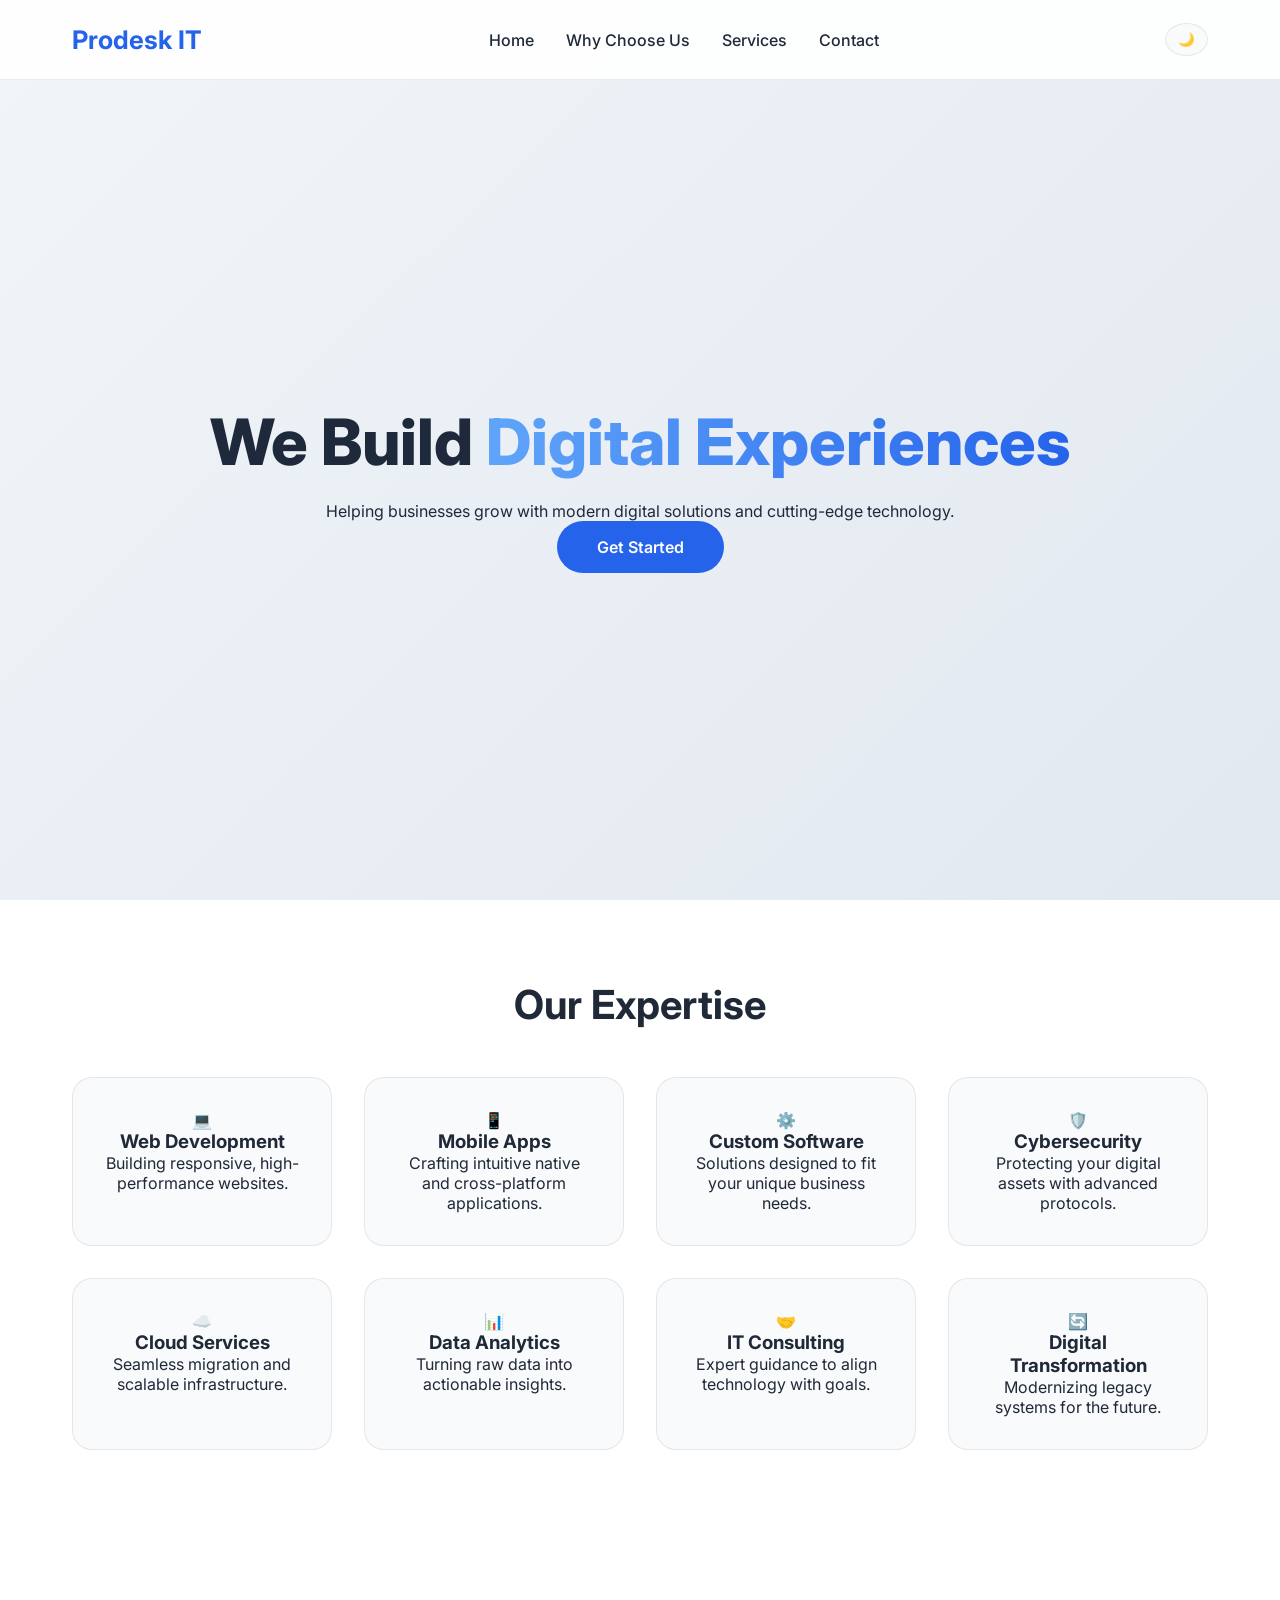
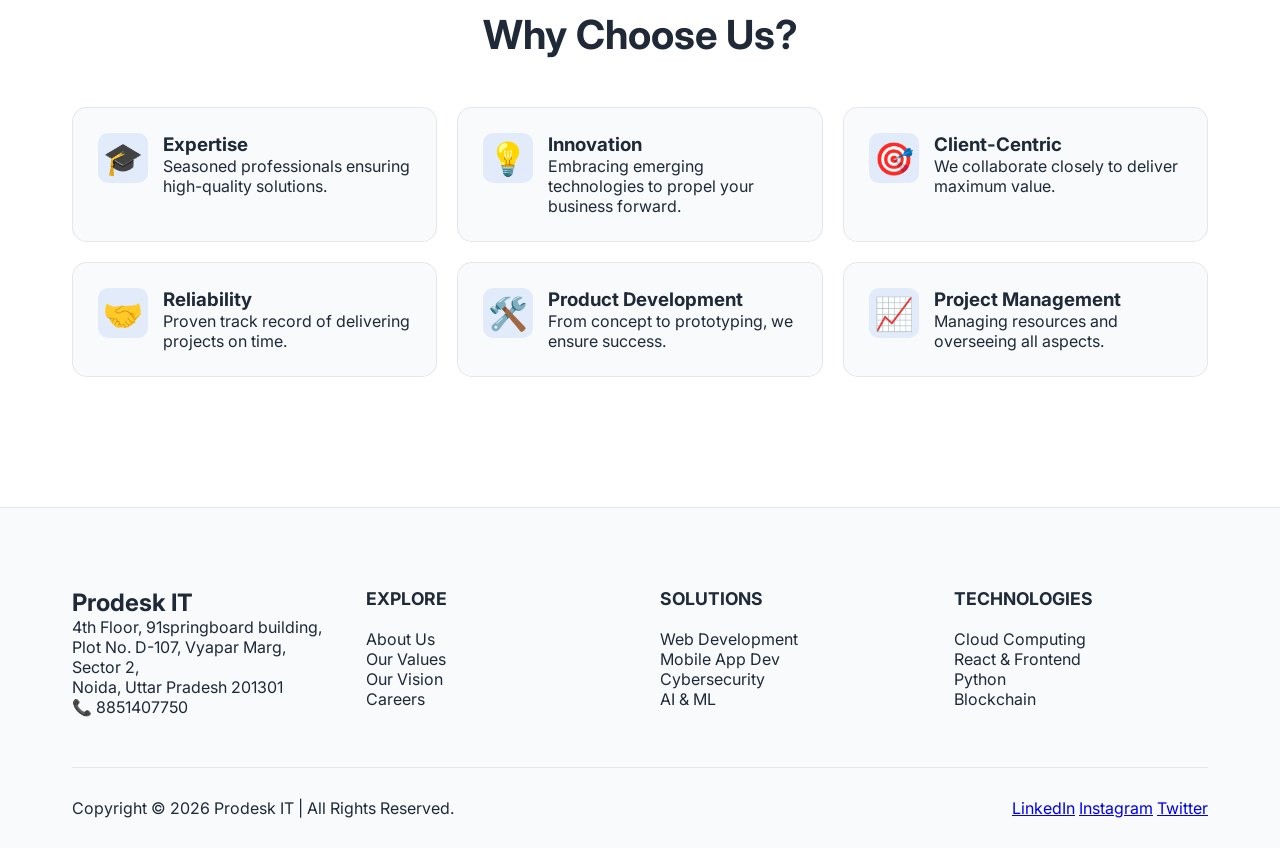
==== commit ca637145: "initial commit" ====
--- a/index.html
+++ b/index.html
@@ -25,9 +25,7 @@
                     <span class="mode-icon">🌙</span>
                 </button>
                 <div class="hamburger" id="hamburger">
-                    <span></span>
-                    <span></span>
-                    <span></span>
+                    <span></span><span></span><span></span>
                 </div>
             </div>
         </div>
@@ -65,113 +63,63 @@
             <div class="features-grid">
                 <div class="feature-card">
                     <div class="feature-icon">🎓</div>
-                    <div class="feature-info">
-                        <h3>Expertise</h3>
-                        <p>Seasoned professionals ensuring unparalleled expertise in high-quality solutions.</p>
-                    </div>
+                    <div class="feature-info"><h3>Expertise</h3><p>Seasoned professionals ensuring high-quality solutions.</p></div>
                 </div>
                 <div class="feature-card">
                     <div class="feature-icon">💡</div>
-                    <div class="feature-info">
-                        <h3>Innovation</h3>
-                        <p>Embracing emerging technologies to propel your business forward.</p>
-                    </div>
+                    <div class="feature-info"><h3>Innovation</h3><p>Embracing emerging technologies to propel your business forward.</p></div>
                 </div>
                 <div class="feature-card">
                     <div class="feature-icon">🎯</div>
-                    <div class="feature-info">
-                        <h3>Client-Centric</h3>
-                        <p>We collaborate closely to understand your needs and deliver maximum value.</p>
-                    </div>
+                    <div class="feature-info"><h3>Client-Centric</h3><p>We collaborate closely to deliver maximum value.</p></div>
                 </div>
                 <div class="feature-card">
                     <div class="feature-icon">🤝</div>
-                    <div class="feature-info">
-                        <h3>Reliability</h3>
-                        <p>Proven track record of delivering successful projects on time and within budget.</p>
-                    </div>
+                    <div class="feature-info"><h3>Reliability</h3><p>Proven track record of delivering projects on time.</p></div>
                 </div>
                 <div class="feature-card">
                     <div class="feature-icon">🛠️</div>
-                    <div class="feature-info">
-                        <h3>Product Development</h3>
-                        <p>From concept to prototyping, we ensure your product is a success.</p>
-                    </div>
+                    <div class="feature-info"><h3>Product Development</h3><p>From concept to prototyping, we ensure success.</p></div>
                 </div>
                 <div class="feature-card">
                     <div class="feature-icon">📈</div>
-                    <div class="feature-info">
-                        <h3>Project Management</h3>
-                        <p>Managing resources and overseeing all aspects from start to finish.</p>
-                    </div>
+                    <div class="feature-info"><h3>Project Management</h3><p>Managing resources and overseeing all aspects.</p></div>
                 </div>
             </div>
         </div>
     </section>
 
-   <footer class="footer">
-    <div class="container">
-        <div class="footer-grid">
-            <div class="footer-col">
-                <h2 class="footer-logo">Prodesk IT</h2>
-                <p class="address">
-                    4th Floor, 91springboard building,<br>
-                    Plot No. D-107, Vyapar Marg, Sector 2,<br>
-                    Noida, Uttar Pradesh 201301
-                </p>
-                <p class="phone">📞 8851407750</p>
+    <footer class="footer">
+        <div class="container">
+            <div class="footer-grid">
+                <div class="footer-col">
+                    <h2 class="footer-logo">Prodesk IT</h2>
+                    <p class="address">4th Floor, 91springboard building,<br>Plot No. D-107, Vyapar Marg, Sector 2,<br>Noida, Uttar Pradesh 201301</p>
+                    <p class="phone">📞 8851407750</p>
+                </div>
+                <div class="footer-col">
+                    <h3>Explore</h3>
+                    <ul><li>About Us</li><li>Our Values</li><li>Our Vision</li><li>Careers</li></ul>
+                </div>
+                <div class="footer-col">
+                    <h3>Solutions</h3>
+                    <ul><li>Web Development</li><li>Mobile App Dev</li><li>Cybersecurity</li><li>AI & ML</li></ul>
+                </div>
+                <div class="footer-col">
+                    <h3>Technologies</h3>
+                    <ul><li>Cloud Computing</li><li>React & Frontend</li><li>Python</li><li>Blockchain</li></ul>
+                </div>
             </div>
-
-            <div class="footer-col">
-                <h3>Explore</h3>
-                <ul>
-                    <li><a href="#">About Us</a></li>
-                    <li><a href="#">Our Values</a></li>
-                    <li><a href="#">Our Vision</a></li>
-                    <li><a href="#">Who We Are</a></li>
-                    <li><a href="#">What We Do</a></li>
-                    <li><a href="#">Success Stories</a></li>
-                    <li><a href="#">Careers</a></li>
-                </ul>
-            </div>
-
-            <div class="footer-col">
-                <h3>Solutions</h3>
-                <ul>
-                    <li><a href="#">Software Development</a></li>
-                    <li><a href="#">Web Development</a></li>
-                    <li><a href="#">Mobile App Dev</a></li>
-                    <li><a href="#">HRM Software</a></li>
-                    <li><a href="#">Healthcare Systems</a></li>
-                    <li><a href="#">Cybersecurity Services</a></li>
-                    <li><a href="#">AI & Machine Learning</a></li>
-                </ul>
-            </div>
-
-            <div class="footer-col">
-                <h3>Technologies</h3>
-                <ul>
-                    <li><a href="#">AI & ML</a></li>
-                    <li><a href="#">Cloud Computing</a></li>
-                    <li><a href="#">React & Frontend</a></li>
-                    <li><a href="#">Python & Backend</a></li>
-                    <li><a href="#">Internet of Things (IoT)</a></li>
-                    <li><a href="#">Blockchain & Web3</a></li>
-                    <li><a href="#">Java Enterprise</a></li>
-                </ul>
+            <div class="footer-bottom">
+                <p>Copyright © 2026 Prodesk IT | All Rights Reserved.</p>
+                <div class="footer-socials">
+                    <a href="#">LinkedIn</a>
+                    <a href="#">Instagram</a>
+                    <a href="#">Twitter</a>
+                </div>
             </div>
         </div>
-
-        <div class="footer-bottom">
-            <p>Copyright © 2026 Prodesk IT | All Rights Reserved.</p>
-            <div class="footer-socials">
-                <a href="#">LinkedIn</a>
-                <a href="#">Instagram</a>
-                <a href="#">Twitter</a>
-            </div>
-        </div>
-    </div>
-</footer>
+    </footer>
 
     <script src="script.js"></script>
 </body>
--- a/style.css
+++ b/style.css
@@ -22,7 +22,14 @@
 
 * { margin: 0; padding: 0; box-sizing: border-box; }
 html { scroll-behavior: smooth; }
-body { font-family: 'Inter', sans-serif; background-color: var(--bg-main); color: var(--text-main); transition: var(--transition); }
+
+body { 
+    font-family: 'Inter', sans-serif; 
+    background-color: var(--bg-main); 
+    color: var(--text-main); 
+    transition: background-color 0.3s ease, color 0.3s ease; 
+}
+
 .container { max-width: 1200px; margin: 0 auto; padding: 0 2rem; }
 
 /* Navbar */
@@ -33,6 +40,7 @@
 .nav-links a { text-decoration: none; color: var(--text-main); font-weight: 500; transition: 0.3s; }
 .nav-links a:hover { color: var(--primary-color); }
 .nav-actions { display: flex; align-items: center; gap: 1rem; }
+
 #theme-toggle { background: var(--card-bg); border: 1px solid var(--border-color); padding: 8px 12px; border-radius: 50%; cursor: pointer; display: flex; align-items: center; }
 
 /* Hero */
@@ -40,133 +48,32 @@
 .hero h1 { font-size: clamp(2.5rem, 8vw, 4rem); font-weight: 800; line-height: 1.1; margin-bottom: 1.5rem; }
 .text-gradient { background: linear-gradient(to right, #60a5fa, #2563eb); -webkit-background-clip: text; -webkit-text-fill-color: transparent; }
 .btn { display: inline-block; background-color: var(--primary-color); color: white; padding: 1rem 2.5rem; border-radius: 50px; font-weight: 600; text-decoration: none; transition: 0.3s; }
-.btn:hover { transform: translateY(-3px); box-shadow: 0 10px 20px rgba(37, 99, 235, 0.3); }
 
-/* Sections Common */
+/* Services */
 .services, .why-choose-us { padding: 80px 0; }
 .section-title { text-align: center; font-size: 2.5rem; margin-bottom: 3rem; font-weight: 700; }
-
-/* Services Grid */
 .services-grid { display: grid; grid-template-columns: repeat(auto-fit, minmax(250px, 1fr)); gap: 2rem; }
 .service-card { background: var(--card-bg); padding: 2rem; border-radius: 20px; text-align: center; border: 1px solid var(--border-color); transition: 0.3s; }
-.service-card:hover { transform: translateY(-10px); border-color: var(--primary-color); }
-.service-card .icon { font-size: 2.5rem; margin-bottom: 1rem; }
 
-/* Why Choose Us Grid - ISME FIX HAI */
+/* Features (Why Choose Us) */
 .features-grid { display: grid; grid-template-columns: repeat(auto-fit, minmax(320px, 1fr)); gap: 20px; }
-.feature-card { display: flex; align-items: flex-start; gap: 15px; padding: 25px; background: var(--card-bg); border-radius: 15px; border: 1px solid var(--border-color); transition: 0.3s; }
-.feature-card:hover { border-color: var(--primary-color); transform: scale(1.02); }
+.feature-card { display: flex; align-items: flex-start; gap: 15px; padding: 25px; background: var(--card-bg); border-radius: 15px; border: 1px solid var(--border-color); }
 .feature-icon { font-size: 2rem; background: rgba(37, 99, 235, 0.1); min-width: 50px; height: 50px; display: flex; align-items: center; justify-content: center; border-radius: 10px; }
-.feature-info h3 { font-size: 1.2rem; margin-bottom: 5px; color: var(--primary-color); }
-.feature-info p { font-size: 0.9rem; line-height: 1.5; opacity: 0.8; }
 
-/* --- Footer Styling --- */
-.footer {
-    background-color: var(--card-bg);
-    padding: 80px 0 30px;
-    border-top: 1px solid var(--border-color);
-    margin-top: 50px;
-}
+/* Footer */
+.footer { background-color: var(--card-bg); padding: 80px 0 30px; border-top: 1px solid var(--border-color); margin-top: 50px; }
+.footer-grid { display: grid; grid-template-columns: repeat(auto-fit, minmax(200px, 1fr)); gap: 40px; margin-bottom: 50px; }
+.footer-col h3 { color: var(--text-main); font-size: 1.1rem; margin-bottom: 20px; text-transform: uppercase; }
+.footer-col ul { list-style: none; }
+.footer-col ul li a { color: var(--text-main); text-decoration: none; opacity: 0.7; font-size: 0.9rem; }
+.footer-bottom { display: flex; justify-content: space-between; border-top: 1px solid var(--border-color); padding-top: 30px; }
 
-.footer-grid {
-    display: grid;
-    grid-template-columns: repeat(auto-fit, minmax(200px, 1fr));
-    gap: 40px;
-    margin-bottom: 50px;
-}
-
-.footer-col h2.footer-logo {
-    color: var(--primary-color);
-    font-size: 1.8rem;
-    margin-bottom: 20px;
-}
-
-.footer-col h3 {
-    font-size: 1.1rem;
-    font-weight: 700;
-    margin-bottom: 20px;
-    text-transform: uppercase;
-    letter-spacing: 1px;
-    color: var(--text-main);
-}
-
-.footer-col ul {
-    list-style: none;
-}
-
-.footer-col ul li {
-    margin-bottom: 12px;
-}
-
-.footer-col ul li a {
-    text-decoration: none;
-    color: var(--text-main);
-    opacity: 0.7;
-    font-size: 0.9rem;
-    transition: 0.3s;
-}
-
-.footer-col ul li a:hover {
-    opacity: 1;
-    color: var(--primary-color);
-    padding-left: 5px;
-}
-
-.address {
-    font-size: 0.9rem;
-    line-height: 1.6;
-    opacity: 0.8;
-    margin-bottom: 15px;
-}
-
-.phone {
-    font-weight: 600;
-    color: var(--primary-color);
-}
-
-/* Footer Bottom */
-.footer-bottom {
-    padding-top: 30px;
-    border-top: 1px solid var(--border-color);
-    display: flex;
-    justify-content: space-between;
-    align-items: center;
-    flex-wrap: wrap;
-    gap: 20px;
-}
-
-.footer-bottom p {
-    font-size: 0.85rem;
-    opacity: 0.6;
-}
-
-.footer-socials {
-    display: flex;
-    gap: 20px;
-}
-
-.footer-socials a {
-    text-decoration: none;
-    color: var(--text-main);
-    font-size: 0.85rem;
-    opacity: 0.7;
-    transition: 0.3s;
-}
-
-.footer-socials a:hover {
-    color: var(--primary-color);
-    opacity: 1;
-}
-/* Mobile Menu */
+/* Hamburger */
 .hamburger { display: none; flex-direction: column; gap: 5px; cursor: pointer; }
-.hamburger span { width: 25px; height: 3px; background: var(--text-main); border-radius: 2px; }
+.hamburger span { width: 25px; height: 3px; background: var(--text-main); }
 
 @media (max-width: 768px) {
     .hamburger { display: flex; }
     .nav-links { position: fixed; top: 80px; left: -100%; width: 100%; height: 100vh; background: var(--bg-main); flex-direction: column; align-items: center; padding-top: 50px; transition: 0.4s; }
     .nav-links.active { left: 0; }
-    .footer-bottom {
-        flex-direction: column;
-        text-align: center;
-    }
 }
